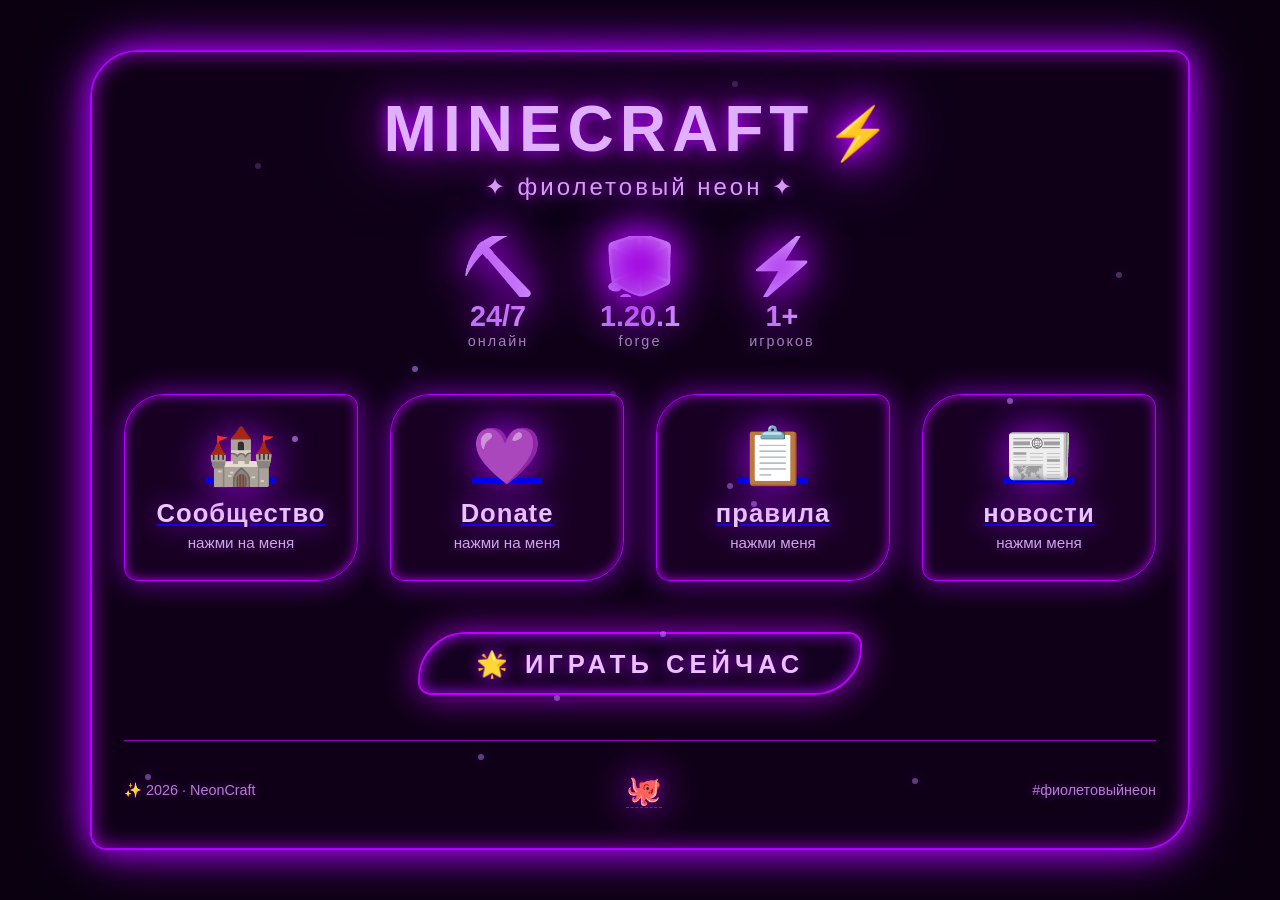
==== ddglady/index.html @ e2f694e3 "Add files via upload" ====
<!-- index.html -->
<!DOCTYPE html>
<html lang="ru">
<head>
  <meta charset="UTF-8" />
  <meta name="viewport" content="width=device-width, initial-scale=1.0" />
  <title>Minecraft  · purple Glady</title>
  <!-- Подключаем CSS -->
  <link rel="stylesheet" href="style.css" />
  <!-- Шрифт (остаётся в HTML для быстрой загрузки) -->
  <link href="" rel="stylesheet" />
</head>
<body>
  <div class="neon-card">
    <!-- Заставка / Герой -->
    <header class="hero">
      <h1>Minecraft</h1>
      <p>✦ фиолетовый неон ✦</p>
    </header>

    <!-- Статистика / иконки -->
    <div class="minecraft-stats">
      <div class="stat-item">
        <span class="icon">⛏️</span>
        <span>24/7</span>
        <small>онлайн</small>
      </div>
      <div class="stat-item">
        <span class="icon">🧊</span>
        <span>1.20.1</span>
        <small>forge</small>
      </div>
      <div class="stat-item">
        <span class="icon">⚡</span>
        <span>1+</span>
        <small>игроков</small>
      </div>
    </div>

    <!-- Карточки возможностей -->
    <section class="features">
      <a href="https://vk.com/im/channels/-239991343"><div class="feature-card">
        <span class="emoji-big">🏰</span>
        <h3>Сообщество</h3>
        <p>нажми на меня</p>
      </div></a>
      <a href="donat/index.html"><div class="feature-card">
        <span class="emoji-big">💜</span>
        <h3>Donate</h3>
        <p>нажми на меня</p>
      </div></a>
      <a href='rules/index.html'><div class="feature-card">
        <span class="emoji-big">📋</span>
        <h3>правила</h3>
        <p>нажми меня</p>
      </div>  
      <a href='news/index.html'><div class="feature-card">
        <span class="emoji-big">📰</span>
        <h3>новости</h3>
        <p>нажми меня</p>
      </div></a>
    </section>

    <!-- Кнопка и ссылка на GitHub -->
    <div style="text-align: center;">
      <a href="#" class="btn-neon" id="actionBtn">🌟 Играть сейчас</a>
    </div>

    <!-- Футер с GitHub -->
    <footer class="footer">
      <span>✨ 2026 · NeonCraft</span>
      <span>
        <a href="#" id="githubLink" class="git-icon">
          <span>🐙</span>
        </a>
      </span>
      <span>#фиолетовыйнеон</span>
    </footer>
  </div>

  <!-- Подключаем JavaScript -->
  <script src="script.js"></script>
</body>
</html>
---- ddglady/style.css ----
/* style.css */
* {
  margin: 0;
  padding: 0;
  box-sizing: border-box;
}

body {
  background: #0a0010;
  min-height: 100vh;
  display: flex;
  justify-content: center;
  align-items: center;
  font-family: 'Orbitron', sans-serif;
  overflow-x: hidden;
  padding: 1rem;
}

/* Главный контейнер — стеклянный неон */
.neon-card {
  max-width: 1100px;
  width: 100%;
  background: rgba(20, 0, 30, 0.55);
  backdrop-filter: blur(6px);
  border: 2px solid #b000ff;
  box-shadow: 0 0 30px #b000ff, 0 0 60px #7a00b3, inset 0 0 20px #9a00cc;
  border-radius: 3rem 1rem 3rem 1rem;
  padding: 2.5rem 2rem;
  transition: all 0.3s ease;
  animation: glowPulse 3s infinite alternate;
}

@keyframes glowPulse {
  0% { box-shadow: 0 0 25px #a200e0, 0 0 50px #6a0090, inset 0 0 15px #b000ff; }
  100% { box-shadow: 0 0 50px #d400ff, 0 0 90px #8a00c0, inset 0 0 35px #c000ff; }
}

/* Заставка */
.hero {
  text-align: center;
  margin-bottom: 2.2rem;
  animation: fadeInDown 1.2s ease;
}

.hero h1 {
  font-size: 4rem;
  font-weight: 900;
  letter-spacing: 6px;
  text-transform: uppercase;
  color: #e0b0ff;
  text-shadow: 0 0 15px #b000ff, 0 0 45px #9a00cc, 0 0 80px #6a0090;
  animation: flicker 2.5s infinite alternate;
  display: inline-block;
}

.hero h1::after {
  content: "⚡";
  font-size: 3.2rem;
  margin-left: 12px;
  color: #d580ff;
  filter: drop-shadow(0 0 18px #b000ff);
  animation: floatIcon 3s ease-in-out infinite;
}

.hero p {
  font-size: 1.5rem;
  font-weight: 400;
  color: #d4a0f0;
  text-shadow: 0 0 12px #a000e0, 0 0 30px #5a0070;
  margin-top: 0.4rem;
  letter-spacing: 3px;
}

/* Статистика */
.minecraft-stats {
  display: flex;
  flex-wrap: wrap;
  justify-content: center;
  gap: 2.5rem 4rem;
  margin: 2rem 0 2.8rem;
  animation: fadeInUp 1.4s ease;
}

.stat-item {
  display: flex;
  flex-direction: column;
  align-items: center;
  color: #d8b0ff;
  text-shadow: 0 0 20px #a200e0;
  transition: transform 0.2s;
}

.stat-item:hover {
  transform: scale(1.08);
  color: #f0d0ff;
}

.stat-item .icon {
  font-size: 3.8rem;
  line-height: 1;
  margin-bottom: 0.2rem;
  filter: drop-shadow(0 0 25px #b000ff);
  animation: swingIcon 2.8s infinite alternate;
}

.stat-item span {
  font-size: 1.8rem;
  font-weight: 700;
  background: linear-gradient(45deg, #c080ff, #e0b0ff);
  -webkit-background-clip: text;
  -webkit-text-fill-color: transparent;
  text-shadow: 0 0 30px #a000e0;
}

.stat-item small {
  font-size: 0.9rem;
  opacity: 0.8;
  letter-spacing: 2px;
  -webkit-text-fill-color: #c9a0e0;
}

/* Карточки */
.features {
  display: grid;
  grid-template-columns: repeat(auto-fit, minmax(210px, 1fr));
  gap: 2rem;
  margin: 2rem 0 2.8rem;
}

.feature-card {
  background: rgba(30, 0, 45, 0.5);
  backdrop-filter: blur(4px);
  padding: 1.8rem 1.2rem;
  border-radius: 2.5rem 0.8rem 2.5rem 0.8rem;
  border: 1px solid #b000ff;
  box-shadow: 0 0 28px #7a00b3, inset 0 0 12px #aa00dd;
  text-align: center;
  transition: all 0.25s ease;
  animation: floatCard 4s infinite alternate;
  transform-origin: center;
}

.feature-card:nth-child(2) { animation-delay: 0.3s; }
.feature-card:nth-child(3) { animation-delay: 0.6s; }
.feature-card:nth-child(4) { animation-delay: 0.9s; }

.feature-card:hover {
  transform: translateY(-12px) scale(1.02);
  border-color: #d580ff;
  box-shadow: 0 0 50px #b000ff, 0 0 80px #7700aa;
  background: rgba(50, 0, 70, 0.7);
}

.feature-card .emoji-big {
  font-size: 3.5rem;
  display: block;
  margin-bottom: 0.6rem;
  filter: drop-shadow(0 0 20px #b000ff);
}

.feature-card h3 {
  font-size: 1.6rem;
  font-weight: 700;
  color: #e8c8ff;
  text-shadow: 0 0 25px #a200e0;
  letter-spacing: 1px;
}

.feature-card p {
  font-size: 0.95rem;
  color: #c9a8e8;
  margin-top: 0.4rem;
  font-weight: 300;
  text-shadow: 0 0 8px #5a0070;
}

/* Кнопка */
.btn-neon {
  display: inline-block;
  background: transparent;
  border: 2px solid #c000ff;
  color: #ecc0ff;
  font-family: 'Orbitron', sans-serif;
  font-weight: 700;
  font-size: 1.6rem;
  padding: 0.9rem 3.5rem;
  border-radius: 3rem 0.8rem 3rem 0.8rem;
  text-transform: uppercase;
  letter-spacing: 5px;
  text-shadow: 0 0 15px #b000ff;
  box-shadow: 0 0 35px #9a00cc, inset 0 0 15px #b000ff;
  transition: all 0.3s ease;
  cursor: pointer;
  backdrop-filter: blur(8px);
  background: rgba(30, 0, 50, 0.3);
  text-decoration: none;
  margin-top: 0.4rem;
}

.btn-neon:hover {
  background: #b000ff;
  color: #0a0010;
  box-shadow: 0 0 70px #c000ff, 0 0 120px #7a00b3;
  border-color: #e0b0ff;
  transform: scale(1.04);
  text-shadow: 0 0 30px #ffffff;
}

/* Футер */
.footer {
  margin-top: 2.8rem;
  display: flex;
  justify-content: space-between;
  align-items: center;
  flex-wrap: wrap;
  gap: 1rem;
  border-top: 1px solid #8a00b0;
  padding-top: 2rem;
  color: #b080d0;
  font-size: 0.9rem;
  text-shadow: 0 0 10px #6a0090;
}

.footer a {
  color: #d8b0ff;
  text-decoration: none;
  border-bottom: 1px dashed #a000e0;
  transition: 0.2s;
  font-weight: 700;
}

.footer a:hover {
  color: #f0d0ff;
  text-shadow: 0 0 30px #b000ff;
  border-bottom-color: #e0b0ff;
}

.footer .git-icon {
  font-size: 1.8rem;
  filter: drop-shadow(0 0 20px #a200e0);
  transition: 0.2s;
  display: inline-flex;
  align-items: center;
  gap: 0.3rem;
}

.footer .git-icon:hover {
  transform: rotate(8deg) scale(1.15);
  filter: drop-shadow(0 0 40px #d400ff);
}

/* Анимации */
@keyframes fadeInDown {
  0% { opacity: 0; transform: translateY(-60px); }
  100% { opacity: 1; transform: translateY(0); }
}

@keyframes fadeInUp {
  0% { opacity: 0; transform: translateY(40px); }
  100% { opacity: 1; transform: translateY(0); }
}

@keyframes floatIcon {
  0% { transform: translateY(0px) rotate(0deg); }
  50% { transform: translateY(-12px) rotate(6deg); }
  100% { transform: translateY(0px) rotate(0deg); }
}

@keyframes swingIcon {
  0% { transform: rotate(-6deg) scale(0.98); }
  100% { transform: rotate(6deg) scale(1.1); }
}

@keyframes floatCard {
  0% { transform: translateY(0px); }
  100% { transform: translateY(-10px); }
}

@keyframes flicker {
  0% { opacity: 0.9; text-shadow: 0 0 15px #a000e0, 0 0 40px #8000b0; }
  50% { opacity: 1; text-shadow: 0 0 30px #c000ff, 0 0 70px #a000e0, 0 0 120px #700090; }
  100% { opacity: 1; text-shadow: 0 0 25px #b000ff, 0 0 60px #9000c0, 0 0 100px #5a0070; }
}

/* Адаптив */
max-width: 600px {
  .neon-card { padding: 1.8rem 1.2rem; }
  .hero h1 { font-size: 2.8rem; }
  .hero h1::after { font-size: 2.2rem; }
  .hero p { font-size: 1.2rem; }
  .stat-item .icon { font-size: 2.8rem; }
  .stat-item span { font-size: 1.4rem; }
  .btn-neon { font-size: 1.2rem; padding: 0.7rem 2rem; }
}
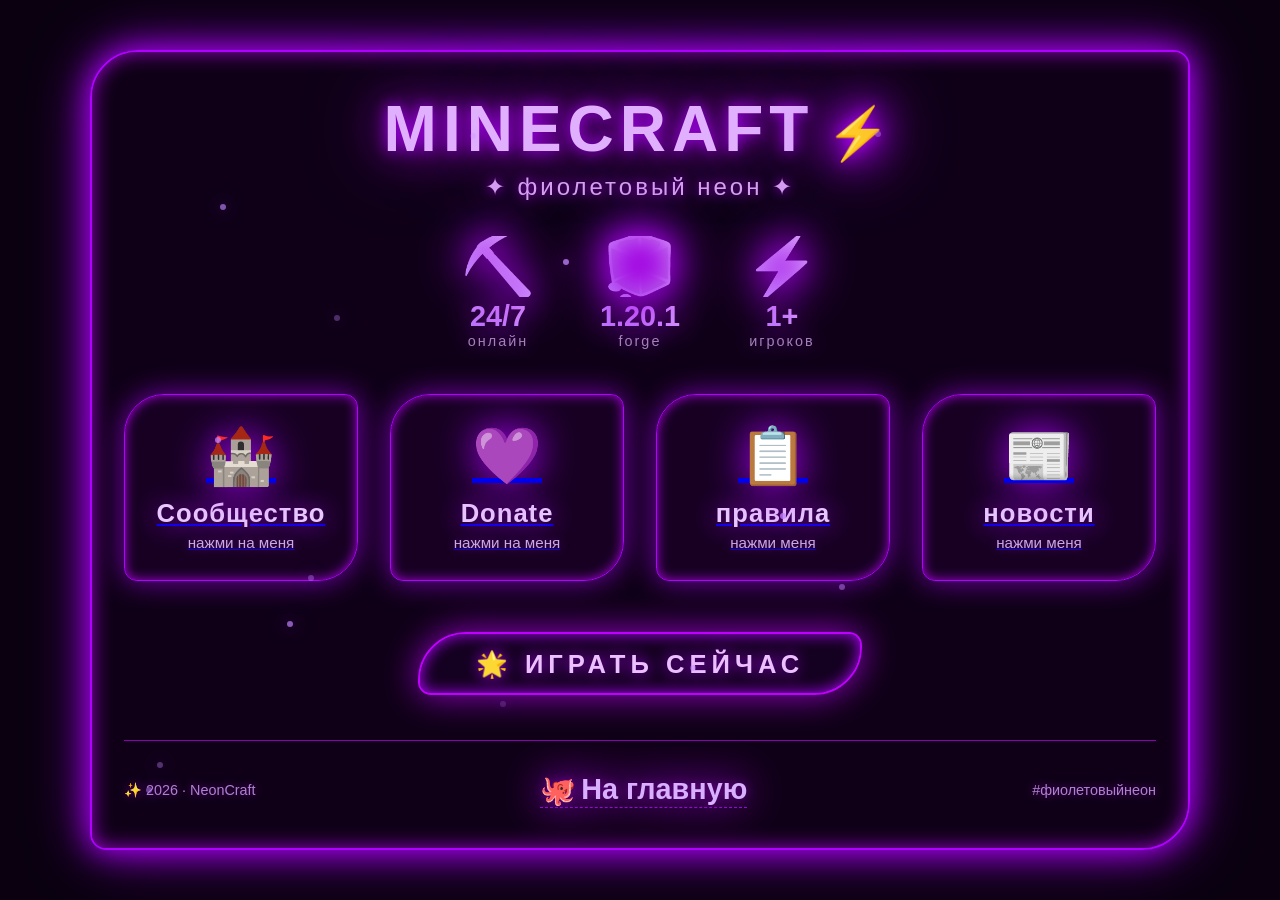
==== commit 47ef83d3: "Update index.html" ====
--- a/ddglady/index.html
+++ b/ddglady/index.html
@@ -70,8 +70,8 @@
     <footer class="footer">
       <span>✨ 2026 · NeonCraft</span>
       <span>
-        <a href="#" id="githubLink" class="git-icon">
-          <span>🐙</span>
+        <a href="https://remyra7619.github.io/purple/ddglady/index.html" id="githubLink" class="git-icon">
+          <span>🐙</span> На главную
         </a>
       </span>
       <span>#фиолетовыйнеон</span>
@@ -81,4 +81,4 @@
   <!-- Подключаем JavaScript -->
   <script src="script.js"></script>
 </body>
-</html>+</html>
